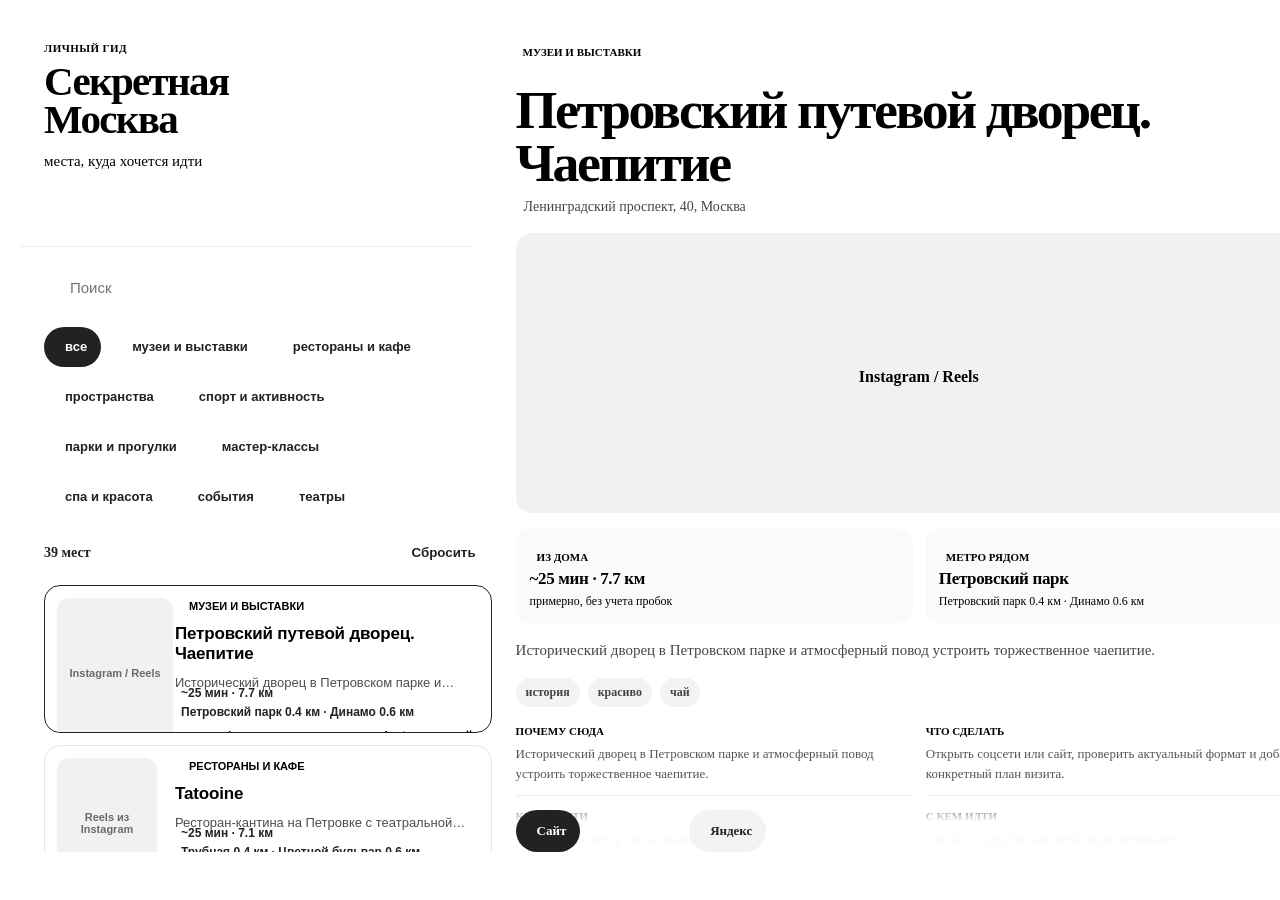
==== site/index.html @ 3de4b739 "Add Alaska gastrobar place" ====
<!doctype html>
<html lang="ru">
  <head>
    <meta charset="utf-8" />
    <meta name="viewport" content="width=device-width, initial-scale=1" />
    <title>Секретная Москва</title>
    <link rel="stylesheet" href="./tokens.css?v=calm-12" />
    <link rel="stylesheet" href="./styles.css?v=calm-12" />
    <script defer src="https://unpkg.com/lucide@latest/dist/umd/lucide.min.js"></script>
    <script defer src="./places.js?v=calm-12"></script>
    <script defer src="./app.js?v=calm-12"></script>
  </head>
  <body>
    <main class="app-shell">
      <aside class="sidebar">
        <header class="brand">
          <div>
            <p class="eyebrow">личный гид</p>
            <h1>Секретная<br />Москва</h1>
            <p class="brand-subtitle">места, куда хочется идти</p>
          </div>
          <div class="brand-actions">
            <a class="icon-button" href="../" title="Все базы" aria-label="Все базы">
              <i data-lucide="layout-dashboard"></i>
            </a>
            <a class="icon-button" href="./inbox.html" title="Входящие" aria-label="Входящие">
              <i data-lucide="inbox"></i>
            </a>
            <button class="icon-button" id="randomPlaceButton" title="Случайное место" aria-label="Случайное место">
              <i data-lucide="shuffle"></i>
            </button>
            <button class="icon-button mobile-view-toggle" id="mobileViewToggle" type="button" title="Карта" aria-label="Карта">
              <i data-lucide="map"></i><span>Карта</span>
            </button>
          </div>
        </header>

        <section class="controls" aria-label="Фильтры">
          <label class="search-box">
            <i data-lucide="search"></i>
            <input id="searchInput" type="search" placeholder="Поиск" />
          </label>
          <div class="category-strip" id="categoryStrip"></div>
        </section>

        <section class="list-panel" aria-label="Места">
          <div class="list-meta">
            <span id="countLabel"></span>
            <button class="text-button" id="resetButton">Сбросить</button>
          </div>
          <div class="place-list" id="placeList"></div>
        </section>
      </aside>

      <section class="content-area">
        <section class="map-area" aria-label="Mini map">
          <div class="map-toolbar">
            <span>Карта Москвы</span>
            <button class="icon-button compact" id="closeMapButton" type="button" title="Закрыть карту" aria-label="Закрыть карту">
              <i data-lucide="x"></i>
            </button>
          </div>
          <div id="map"></div>
        <div class="map-key-panel" id="mapKeyPanel">
          <div>
            <p class="panel-kicker">Яндекс.Карты</p>
            <h2>Нужен API-ключ карты</h2>
            <p>Ключ сохраняется только в этом браузере. Получить его можно в кабинете разработчика Яндекса для JavaScript API.</p>
          </div>
          <div class="key-row">
            <input id="mapKeyInput" type="password" placeholder="Yandex Maps API key" />
            <button id="saveMapKeyButton">Открыть карту</button>
          </div>
        </div>
        <div class="map-loading" id="mapLoading">Загружаю карту</div>
        </section>
        <article class="details-panel" id="detailsPanel" role="dialog" aria-modal="false" aria-hidden="true"></article>
      </section>
    </main>
  </body>
</html>
---- site/styles.css ----
html,
body {
  width: 100%;
  min-height: 100%;
  overflow: hidden;
  max-width: 100%;
  background: #dfe8dc;
}

.app-shell {
  position: fixed;
  inset: 0;
  display: grid;
  grid-template-columns: minmax(420px, 0.72fr) minmax(640px, 1.28fr);
  gap: 24px;
  width: 100vw;
  height: 100vh;
  min-height: 100vh;
  overflow: hidden;
  padding: 24px;
  background: #dfe8dc;
}

.content-area {
  position: relative;
  z-index: 2;
  display: grid;
  grid-template-rows: minmax(0, 1fr);
  min-width: 0;
  height: calc(100vh - 48px);
  min-height: 0;
}

.map-area {
  position: fixed;
  inset: 24px;
  z-index: 80;
  display: none;
  width: calc(100vw - 48px);
  height: calc(100dvh - 48px);
  overflow: hidden;
  border: 2px solid var(--color-border);
  border-radius: var(--radius-lg);
  overflow: hidden;
  background: var(--color-surface-strong);
  box-shadow: 0 0 0 100vmax rgba(21, 23, 24, 0.45), var(--shadow-lg);
}

.app-shell > * {
  min-width: 0;
}

#map {
  position: absolute;
  inset: 48px 0 0;
}

.map-toolbar {
  position: relative;
  z-index: 5;
  display: flex;
  min-height: 42px;
  align-items: center;
  justify-content: space-between;
  gap: 10px;
  padding: 4px 8px 4px 14px;
  border-bottom: 2px solid var(--color-border);
  background: rgba(255, 253, 247, 0.94);
  font-size: 13px;
  font-weight: 900;
}

body.mobile-map-open .map-area {
  display: block;
}

body.mobile-map-open .content-area {
  z-index: 70;
}

.sidebar {
  position: relative;
  z-index: 8;
  display: grid;
  grid-template-rows: auto auto minmax(0, 1fr);
  width: 100%;
  height: calc(100vh - 48px);
  min-height: 0;
  min-width: 0;
  overflow: visible;
  border: 2px solid var(--color-border);
  border-radius: var(--radius-lg);
  background: rgba(255, 253, 247, 0.94);
  box-shadow: var(--shadow-lg);
  backdrop-filter: blur(14px);
}

.brand {
  display: grid;
  grid-template-columns: 1fr;
  gap: 14px;
  padding: 20px 20px 12px;
  border-bottom: 1px solid rgba(21, 23, 24, 0.1);
}

.brand-actions {
  display: flex;
  justify-content: flex-start;
  gap: 8px;
}

.brand > div:first-child {
  min-width: 0;
}

.eyebrow,
.panel-kicker {
  margin: 0 0 8px;
  color: #a4475b;
  font-size: 12px;
  font-weight: 800;
  letter-spacing: 0.08em;
  text-transform: uppercase;
}

h1,
h2,
h3,
p {
  margin-top: 0;
}

h1 {
  max-width: 100%;
  min-width: 0;
  margin-bottom: 0;
  font-family: var(--font-display);
  font-size: 30px;
  font-weight: 800;
  line-height: 0.98;
  overflow-wrap: anywhere;
}

.brand-subtitle {
  max-width: 280px;
  margin: 12px 0 0;
  color: var(--color-muted);
  font-size: 14px;
  font-weight: 700;
}

.icon-button {
  display: inline-grid;
  width: 40px;
  height: 40px;
  flex: 0 0 auto;
  place-items: center;
  border: 2px solid var(--color-border);
  border-radius: var(--radius-md);
  background: var(--color-surface-strong);
  color: var(--color-primary);
  box-shadow: var(--shadow-sm);
  cursor: pointer;
  transition: transform 160ms var(--ease-out), background-color 160ms ease, box-shadow 160ms ease;
}

.icon-button:hover {
  background: var(--color-support);
  transform: translate(-1px, -1px);
  box-shadow: var(--shadow-md);
}

.icon-button:active {
  transform: translate(1px, 1px);
  box-shadow: none;
}

.icon-button.compact {
  width: 38px;
  height: 38px;
}

.mobile-view-toggle {
  display: inline-grid;
}

.mobile-view-toggle span {
  position: absolute;
  width: 1px;
  height: 1px;
  overflow: hidden;
  clip: rect(0 0 0 0);
}

body.mobile-map-open .mobile-view-toggle {
  display: none;
}

.controls {
  padding: 14px 20px;
}

.search-box {
  display: flex;
  min-height: 46px;
  align-items: center;
  gap: 10px;
  padding: 0 14px;
  border: 2px solid var(--color-border);
  border-radius: var(--radius-md);
  background: var(--color-surface-strong);
  box-shadow: var(--shadow-sm);
  color: var(--color-muted);
}

.search-box input {
  width: 100%;
  min-width: 0;
  border: 0;
  background: transparent;
  color: var(--color-text);
  font-size: 16px;
}

.category-strip {
  display: flex;
  flex-wrap: wrap;
  gap: 8px;
  margin-top: 12px;
  overflow: visible;
  padding-bottom: 0;
}

.category-chip,
.text-button {
  min-height: 38px;
  border: 2px solid var(--color-border);
  border-radius: 999px;
  background: var(--color-surface-strong);
  color: var(--color-text);
  cursor: pointer;
}

.category-chip {
  display: inline-flex;
  align-items: center;
  gap: 7px;
  min-height: 44px;
  padding: 0 12px;
  font-size: 12px;
  font-weight: 800;
  line-height: 1.15;
  box-shadow: var(--shadow-sm);
  transition: transform 160ms var(--ease-out), background-color 160ms ease, box-shadow 160ms ease;
}

.category-chip:hover,
.category-chip.active {
  background: var(--color-support);
}

.category-chip:active {
  transform: translate(1px, 1px);
  box-shadow: none;
}

.category-chip svg {
  width: 15px;
  height: 15px;
}

.list-panel {
  display: grid;
  grid-template-rows: auto minmax(0, 1fr);
  width: 100%;
  min-height: 0;
  min-width: 0;
  padding: 0 12px 18px 20px;
}

.list-meta {
  display: flex;
  align-items: center;
  justify-content: space-between;
  gap: 12px;
  padding: 0 10px 12px 0;
  font-size: 14px;
  font-weight: 800;
}

.text-button {
  padding: 0 14px;
  color: var(--color-primary);
  font-weight: 800;
  transition: background-color 160ms ease, transform 160ms var(--ease-out);
}

.text-button:hover {
  background: rgba(217, 255, 72, 0.45);
}

.place-list {
  display: grid;
  align-content: start;
  gap: 12px;
  min-height: 0;
  overflow-y: auto;
  overflow-x: visible;
  padding: 0 10px 4px 0;
  transition: opacity 140ms ease, transform 180ms var(--ease-out);
}

.place-list.is-filtering {
  opacity: 0.35;
  transform: translateY(4px);
}

.place-row {
  position: relative;
  display: grid;
  grid-template-columns: 112px minmax(0, 1fr);
  grid-template-areas:
    "media kicker"
    "media title"
    "media description"
    "media access"
    "media footer";
  gap: 9px;
  width: 100%;
  min-width: 0;
  min-height: 156px;
  padding: 13px;
  overflow: hidden;
  border: 2px solid var(--color-border);
  border-radius: var(--radius-md);
  background: var(--color-surface-strong);
  color: var(--color-text);
  text-align: left;
  box-shadow: var(--shadow-md);
  cursor: pointer;
  transition: transform 180ms var(--ease-out), box-shadow 180ms ease, background-color 180ms ease;
}

.place-row > * {
  position: relative;
  z-index: 1;
  min-width: 0;
}

.row-media {
  grid-area: media;
  position: relative;
  display: grid;
  min-width: 0;
  aspect-ratio: 4 / 5;
  overflow: hidden;
  place-items: center;
  align-self: stretch;
  border: 2px solid var(--color-border);
  border-radius: calc(var(--radius-md) - 2px);
  background:
    radial-gradient(circle at 25% 20%, rgba(217, 255, 72, 0.85), transparent 36%),
    radial-gradient(circle at 80% 80%, rgba(255, 79, 123, 0.28), transparent 38%),
    var(--color-warm);
  color: var(--color-text);
  text-decoration: none;
}

.row-media img,
.row-media video,
.details-media img,
.details-media video {
  width: 100%;
  height: 100%;
  object-fit: cover;
}

.instagram-embed {
  width: 100%;
  height: min(620px, 70vh);
  border: 0;
  background: #fff;
}

.row-media-label {
  display: grid;
  gap: 6px;
  justify-items: center;
  padding: 10px;
  text-align: center;
  font-size: 12px;
  font-weight: 900;
  line-height: 1.15;
}

.row-media-label svg {
  width: 22px;
  height: 22px;
  color: var(--color-primary);
}

.place-row:hover {
  transform: translate(-2px, -2px);
  box-shadow: var(--shadow-lg);
}

.place-row.active {
  background: #f4ffdf;
}

.place-row.is-random-pick {
  animation: pulsePick 650ms var(--ease-out);
}

@keyframes pulsePick {
  0% { background: var(--color-warm); }
  100% { background: #f4ffdf; }
}

.row-kicker {
  grid-area: kicker;
  display: inline-flex;
  width: fit-content;
  align-items: center;
  gap: 7px;
  padding: 2px 7px;
  border-radius: 999px;
  background: rgba(255, 79, 123, 0.1);
  color: #a4475b;
  font-size: 11px;
  font-weight: 900;
  text-transform: uppercase;
}

.row-kicker svg {
  width: 15px;
  height: 15px;
}

.row-title {
  grid-area: title;
  display: block;
  width: 100%;
  font-family: var(--font-body);
  font-size: 18px;
  font-weight: 800;
  line-height: 1.08;
  white-space: normal;
  overflow-wrap: anywhere;
  word-break: break-word;
  min-width: 0;
}

.row-description {
  grid-area: description;
  display: -webkit-box;
  overflow: hidden;
  color: #3f433f;
  font-size: 14px;
  line-height: 1.38;
  -webkit-box-orient: vertical;
  -webkit-line-clamp: 1;
}

.row-access {
  grid-area: access;
  display: grid;
  gap: 5px;
  padding-top: 2px;
  color: var(--color-text);
  font-size: 12px;
  font-weight: 800;
}

.row-access span {
  display: inline-flex;
  align-items: center;
  gap: 6px;
}

.row-access svg {
  width: 15px;
  height: 15px;
  color: var(--color-primary);
}

.row-footer {
  grid-area: footer;
  display: flex;
  flex-wrap: wrap;
  justify-content: space-between;
  gap: 8px;
  color: var(--color-muted);
  font-size: 12px;
  font-weight: 800;
}

.map-loading {
  position: absolute;
  left: 50%;
  top: 50%;
  z-index: 4;
  display: grid;
  width: min(320px, calc(100% - 48px));
  min-height: 108px;
  place-items: center;
  padding: 18px;
  border: 2px solid var(--color-border);
  border-radius: var(--radius-md);
  background: rgba(255, 253, 247, 0.94);
  box-shadow: var(--shadow-md);
  color: var(--color-muted);
  font-weight: 800;
  transform: translate(-50%, -50%);
}

.map-loading.hidden {
  display: none;
}

.map-loading::before {
  content: "";
  width: 120px;
  height: 12px;
  border-radius: 999px;
  background: linear-gradient(90deg, #e9e0d2, var(--color-support), #e9e0d2);
  background-size: 220% 100%;
  animation: skeleton 1.2s ease-in-out infinite;
}

@keyframes skeleton {
  0% { background-position: 0 0; }
  100% { background-position: 220% 0; }
}

.map-key-panel,
.details-panel {
  position: absolute;
  z-index: 10;
  border: 2px solid var(--color-border);
  border-radius: var(--radius-lg);
  background: rgba(255, 253, 247, 0.96);
  box-shadow: var(--shadow-lg);
  backdrop-filter: blur(14px);
}

.map-key-panel {
  left: 50%;
  top: 50%;
  display: grid;
  width: min(520px, calc(100% - 40px));
  gap: 18px;
  padding: 24px;
  transform: translate(-50%, -50%);
}

.map-key-panel.hidden {
  display: none;
}

.map-key-panel h2,
.details-panel h2 {
  margin-bottom: 10px;
}

.map-key-panel p {
  margin-bottom: 0;
  color: var(--color-muted);
}

.key-row {
  display: grid;
  grid-template-columns: 1fr auto;
  gap: 10px;
}

.key-row input {
  min-width: 0;
  min-height: 46px;
  padding: 0 12px;
  border: 2px solid var(--color-border);
  border-radius: var(--radius-md);
}

.key-row button {
  min-height: 46px;
  padding: 0 16px;
  border: 0;
  border-radius: var(--radius-md);
  background: var(--color-primary);
  color: #fff;
  cursor: pointer;
}

.details-panel {
  position: relative;
  width: 100%;
  min-width: 0;
  min-height: 0;
  overflow-y: auto;
  padding: 20px;
  transform: translateX(0);
  opacity: 1;
  transition: transform 240ms var(--ease-out), opacity 180ms ease;
}

.details-panel.hidden {
  pointer-events: none;
  transform: translateY(10px);
  opacity: 0;
}

.details-top {
  display: flex;
  align-items: center;
  justify-content: space-between;
  gap: 16px;
}

.details-category {
  display: inline-flex;
  align-items: center;
  gap: 7px;
  color: #a4475b;
  font-size: 13px;
  font-weight: 900;
  text-transform: uppercase;
}

.details-art {
  height: 10px;
  margin: -20px -20px 18px;
  border-bottom: 2px solid var(--color-border);
  background: var(--color-support);
}

.details-art[data-accent="tomato"] { background: var(--color-accent); }
.details-art[data-accent="cobalt"] { background: var(--color-info); }
.details-art[data-accent="lime"] { background: var(--color-support); }
.details-art[data-accent="blue"] { background: #8bd6ff; }
.details-art[data-accent="violet"] { background: #9b67ff; }
.details-art[data-accent="pink"] { background: #ff8bd1; }
.details-art[data-accent="peach"] { background: #ffb28b; }
.details-art[data-accent="amber"] { background: var(--color-warm); }

.details-media {
  display: grid;
  min-height: 220px;
  max-height: min(440px, 48vh);
  overflow: hidden;
  place-items: center;
  margin: 14px 0 16px;
  border: 2px solid var(--color-border);
  border-radius: var(--radius-md);
  background:
    radial-gradient(circle at 18% 24%, rgba(255, 79, 123, 0.32), transparent 35%),
    radial-gradient(circle at 86% 28%, rgba(18, 90, 255, 0.18), transparent 32%),
    radial-gradient(circle at 58% 88%, rgba(217, 255, 72, 0.75), transparent 38%),
    var(--color-surface-strong);
  box-shadow: var(--shadow-sm);
  color: var(--color-text);
}

.details-media a {
  display: grid;
  width: 100%;
  height: 100%;
  place-items: center;
  color: inherit;
  text-decoration: none;
}

.details-media-label {
  display: grid;
  gap: 8px;
  justify-items: center;
  padding: 18px;
  text-align: center;
  font-weight: 900;
}

.details-media-label svg {
  width: 30px;
  height: 30px;
  color: var(--color-primary);
}

.details-panel h2 {
  font-family: var(--font-display);
  font-size: 26px;
  font-weight: 800;
  line-height: 1.05;
  max-width: 100%;
  overflow-wrap: anywhere;
  hyphens: auto;
}

.details-panel p {
  color: #3f4944;
}

.details-lead {
  font-size: 16px;
}

.address {
  display: flex;
  align-items: flex-start;
  gap: 8px;
  color: var(--color-muted);
}

.address svg {
  flex: 0 0 auto;
  margin-top: 2px;
  color: #b68016;
}

.tag-cloud,
.link-row {
  display: flex;
  flex-wrap: wrap;
  gap: 8px;
}

.tag-cloud {
  margin: 16px 0;
}

.tag-cloud span {
  padding: 7px 10px;
  border-radius: 999px;
  background: #fff0bf;
  color: #3f3d38;
  font-size: 13px;
  font-weight: 800;
}

.visit-plan {
  display: grid;
  grid-template-columns: repeat(2, minmax(0, 1fr));
  gap: 10px;
  margin: 18px 0;
}

.access-strip div {
  min-width: 0;
  border: 2px solid var(--color-border);
  border-radius: var(--radius-md);
  background: var(--color-surface-strong);
}

.visit-plan section {
  min-width: 0;
  padding: 0 0 12px;
  border-bottom: 1px solid rgba(21, 23, 24, 0.14);
}

.visit-plan span {
  display: block;
  margin-bottom: 7px;
  color: var(--color-accent);
  font-size: 12px;
  font-weight: 900;
  text-transform: uppercase;
}

.visit-plan p {
  margin: 0;
  font-size: 13px;
  line-height: 1.42;
}

.access-strip {
  display: grid;
  grid-template-columns: repeat(2, minmax(0, 1fr));
  gap: 10px;
  margin: 14px 0 16px;
}

.access-strip div {
  padding: 12px;
  box-shadow: var(--shadow-sm);
}

.access-strip span {
  display: inline-flex;
  align-items: center;
  gap: 7px;
  margin-bottom: 6px;
  color: var(--color-muted);
  font-size: 12px;
  font-weight: 900;
  text-transform: uppercase;
}

.access-strip span svg {
  color: var(--color-primary);
}

.access-strip strong {
  display: block;
  font-size: 18px;
  line-height: 1.15;
}

.access-strip small {
  display: block;
  margin-top: 5px;
  color: var(--color-muted);
  font-size: 12px;
}

.link-row {
  position: sticky;
  bottom: -20px;
  margin: 18px -20px -20px;
  padding: 14px 20px 18px;
  background: linear-gradient(180deg, rgba(255, 253, 247, 0), rgba(255, 253, 247, 0.98) 25%);
}

.link-row a {
  display: inline-flex;
  min-height: 44px;
  align-items: center;
  gap: 7px;
  padding: 0 14px;
  border: 2px solid var(--color-border);
  border-radius: var(--radius-md);
  background: var(--color-primary);
  color: #fff;
  font-size: 14px;
  font-weight: 800;
  text-decoration: none;
  box-shadow: var(--shadow-sm);
  transition: transform 160ms var(--ease-out), box-shadow 160ms ease;
}

.link-row a:nth-child(2) { background: var(--color-accent); }
.link-row a:nth-child(3) { background: var(--color-info); }
.link-row a:nth-child(4) { background: var(--color-warm); color: var(--color-text); }

.link-row a:hover {
  transform: translate(-1px, -1px);
  box-shadow: var(--shadow-md);
}

svg {
  width: 18px;
  height: 18px;
  stroke-width: 2;
}

@media (min-width: 769px) and (max-width: 1100px) {
  .app-shell {
    grid-template-columns: minmax(380px, 0.85fr) minmax(390px, 1.15fr);
    gap: 18px;
    padding: 18px;
  }

  .sidebar,
  .content-area {
    height: calc(100vh - 36px);
  }

  .content-area {
    grid-template-rows: minmax(0, 1fr);
  }
}

@media (max-width: 768px) {
  html,
  body {
    height: auto;
    min-height: 100%;
    overflow-x: hidden;
    overflow-y: auto;
  }

  .app-shell {
    position: relative;
    display: grid;
    grid-template-columns: 1fr;
    gap: 0;
    width: 100%;
    max-width: 100%;
    min-height: 100vh;
    height: auto;
    padding: 0;
    overflow-x: hidden;
    overflow-y: visible;
  }

  .content-area {
    display: contents;
    height: auto;
  }

  .mobile-view-toggle {
    position: absolute;
    left: auto;
    right: 18px;
    top: 155px;
    bottom: auto;
    z-index: 30;
    display: inline-flex;
    width: 52px;
    min-height: 48px;
    justify-content: center;
    align-items: center;
    gap: 8px;
    padding: 0 14px;
    border: 2px solid var(--color-border);
    border-radius: 999px;
    background: var(--color-support);
    color: var(--color-text);
    font-weight: 900;
    box-shadow: var(--shadow-md);
    cursor: pointer;
  }

  body.mobile-map-open .mobile-view-toggle {
    position: fixed;
    left: 14px;
    top: calc(14px + env(safe-area-inset-top));
  }

  .mobile-view-toggle span {
    position: absolute;
    width: 1px;
    height: 1px;
    overflow: hidden;
    clip: rect(0 0 0 0);
  }

  .sidebar {
    position: relative;
    left: auto;
    top: auto;
    bottom: auto;
    display: grid;
    width: 100%;
    max-width: 100%;
    overflow-x: hidden;
    height: auto;
    min-height: 100dvh;
    border: 0;
    border-radius: 0;
    box-shadow: none;
    backdrop-filter: none;
  }

  .brand {
    grid-template-columns: 1fr;
    padding: 24px 18px 14px;
  }

  .brand-actions {
    justify-content: flex-start;
  }

  h1 {
    max-width: 270px;
    font-size: 30px;
  }

  .controls {
    padding: 14px 18px;
    width: 100%;
    max-width: 100%;
    min-width: 0;
    box-sizing: border-box;
  }

  .search-box {
    width: 100%;
    max-width: 100%;
    box-sizing: border-box;
  }

  .category-strip {
    flex-wrap: wrap;
    width: 100%;
    max-width: 100%;
    overflow: visible;
    padding: 0 0 8px;
  }

  .category-chip {
    flex: 0 0 auto;
    max-width: 100%;
    white-space: normal;
  }

  .category-chip,
  .text-button,
  .icon-button {
    min-height: 44px;
    min-width: 44px;
    max-width: 100%;
  }

  .icon-button {
    width: 44px;
    height: 44px;
  }

  .list-panel {
    padding: 0 18px 30px;
    width: 100%;
    max-width: 100%;
    min-width: 0;
    box-sizing: border-box;
  }

  .list-meta,
  .place-list {
    width: 100%;
    max-width: 100%;
    box-sizing: border-box;
  }

  .list-meta {
    display: grid;
    grid-template-columns: 1fr;
    justify-items: start;
  }

  .place-list {
    overflow: visible;
    padding-right: 0;
  }

  .place-row {
    grid-template-columns: 1fr;
    grid-template-areas:
      "media"
      "kicker"
      "title"
      "description"
      "access"
      "footer";
    min-height: 176px;
    width: 100%;
    max-width: 100%;
    overflow: hidden;
  }

  .row-media {
    align-self: stretch;
    aspect-ratio: 16 / 9;
    max-height: none;
  }

  .row-media.has-thumbnail {
    display: block;
    aspect-ratio: auto;
    background: var(--color-surface-strong);
  }

  .row-media.has-thumbnail img {
    display: block;
    width: 100%;
    height: auto;
    object-fit: initial;
  }

  .row-media-label {
    font-size: 11px;
  }

  .row-title,
  .row-description {
    max-width: 100%;
    hyphens: auto;
  }

  .row-title {
    font-size: 15px;
  }

  .row-description {
    -webkit-line-clamp: 2;
  }

  .details-panel h2 {
    font-size: 25px;
  }

  .details-panel .icon-button.compact {
    width: 44px;
    height: 44px;
    min-width: 44px;
  }

  .row-footer {
    display: grid;
    justify-content: stretch;
  }

  .map-area {
    position: fixed;
    inset: 0;
    z-index: 20;
    display: none;
    width: auto;
    height: auto;
    border: 0;
    border-radius: 0;
  }

  body.mobile-map-open .map-area {
    display: block;
  }

  body.mobile-map-open #map {
    inset: 52px 0 0;
  }

  body.mobile-map-open .sidebar {
    display: none;
  }

  .details-panel {
    position: fixed;
    z-index: 60;
    left: 0;
    right: 0;
    top: 0;
    bottom: 0;
    width: auto;
    height: 100dvh;
    max-height: none;
    min-width: 0;
    padding: 18px 18px calc(24px + env(safe-area-inset-bottom));
    border-radius: 0;
    transform: translateY(0);
  }

  .details-panel.hidden {
    transform: translateY(calc(100% + 24px));
  }

  .details-media {
    min-height: 260px;
    max-height: 48dvh;
  }

  .visit-plan,
  .access-strip,
  .key-row {
    grid-template-columns: 1fr;
  }
}

@media (prefers-reduced-motion: reduce) {
  *,
  *::before,
  *::after {
    scroll-behavior: auto !important;
    animation-duration: 0.01ms !important;
    animation-iteration-count: 1 !important;
    transition-duration: 0.01ms !important;
  }
}

/* Calm catalog refresh: Airbnb/Notion-inspired visual layer. */
html,
body {
  background: var(--color-bg);
}

.app-shell {
  gap: 20px;
  padding: 20px;
  grid-template-columns: minmax(420px, 0.72fr) minmax(640px, 1.28fr);
  background: var(--color-bg);
}

.sidebar,
.details-panel,
.map-area,
.map-key-panel {
  border: 1px solid var(--color-border);
  border-radius: var(--radius-lg);
  background: var(--color-surface-strong);
  box-shadow: var(--shadow-md);
  backdrop-filter: none;
}

.brand {
  gap: 18px;
  padding: 22px 24px 16px;
  border-bottom: 1px solid #eeeeee;
}

.eyebrow,
.panel-kicker {
  color: var(--color-primary);
  font-size: 11px;
  font-weight: 700;
  letter-spacing: 0.04em;
}

h1 {
  font-family: var(--font-display);
  font-size: clamp(34px, 3.2vw, 48px);
  font-weight: 800;
  line-height: 0.94;
  letter-spacing: -0.04em;
}

.brand-subtitle {
  max-width: 360px;
  margin-top: 14px;
  color: var(--color-muted);
  font-size: 15px;
  font-weight: 500;
}

.brand-actions {
  gap: 10px;
}

.icon-button,
.category-chip,
.text-button,
.search-box,
.key-row input,
.access-strip div,
.link-row a {
  border: 1px solid var(--color-border);
  box-shadow: none;
}

.icon-button {
  width: 42px;
  height: 42px;
  border-radius: 999px;
  background: #ffffff;
  color: #222222;
}

.icon-button:hover {
  background: #f7f7f7;
  transform: none;
  box-shadow: none;
}

.controls {
  padding: 16px 24px;
}

.search-box {
  min-height: 50px;
  border-radius: 999px;
  background: #ffffff;
  color: var(--color-muted);
}

.search-box input {
  font-size: 15px;
}

.category-strip {
  gap: 10px;
  margin-top: 14px;
}

.category-chip {
  min-height: 40px;
  padding: 0 14px;
  border-radius: 999px;
  background: #ffffff;
  color: #222222;
  font-size: 13px;
  font-weight: 600;
  text-transform: none;
}

.category-chip:hover,
.category-chip.active {
  border-color: #222222;
  background: #222222;
  color: #ffffff;
}

.category-chip.active svg,
.category-chip:hover svg {
  color: #ffffff;
}

.list-panel {
  padding: 0 18px 20px 24px;
}

.list-meta {
  padding-right: 6px;
  color: #222222;
  font-size: 14px;
  font-weight: 700;
}

.text-button {
  min-height: 40px;
  padding: 0 16px;
  border-radius: 999px;
  background: #ffffff;
  color: #222222;
  font-weight: 600;
}

.text-button:hover {
  background: #f7f7f7;
}

.place-list {
  gap: 12px;
  padding-right: 6px;
}

.place-row {
  grid-template-columns: 104px minmax(0, 1fr);
  gap: 10px 14px;
  min-height: 148px;
  padding: 12px;
  border: 1px solid #e5e5e5;
  border-radius: 16px;
  background: #ffffff;
  box-shadow: none;
}

.place-row:hover {
  border-color: #cfcfcf;
  transform: none;
  box-shadow: var(--shadow-sm);
}

.place-row.active {
  border-color: #222222;
  background: #ffffff;
}

.row-media {
  border: 0;
  border-radius: 12px;
  background: #f1f1ef;
}

.row-media-label {
  color: #6a6a6a;
  font-size: 11px;
  font-weight: 600;
}

.row-media-label svg {
  color: var(--color-primary);
}

.row-kicker,
.details-category,
.visit-plan span {
  border-radius: 999px;
  background: transparent;
  color: var(--color-primary);
  font-size: 11px;
  font-weight: 700;
  letter-spacing: 0;
}

.row-title {
  font-size: 17px;
  font-weight: 700;
  line-height: 1.18;
  letter-spacing: -0.01em;
}

.row-description {
  color: #4d4d4d;
  font-size: 13px;
  line-height: 1.45;
}

.row-access {
  color: #222222;
  font-size: 12px;
  font-weight: 600;
}

.row-access svg,
.address svg,
.access-strip span svg {
  color: var(--color-primary);
}

.row-footer {
  color: var(--color-muted);
  font-size: 12px;
  font-weight: 600;
}

.details-panel {
  padding: 22px;
}

.details-art {
  height: 4px;
  margin: -22px -22px 22px;
  border-bottom: 0;
  background: var(--color-primary) !important;
}

.details-top {
  align-items: flex-start;
}

.details-panel h2 {
  font-family: var(--font-display);
  font-size: clamp(34px, 4.2vw, 58px);
  font-weight: 800;
  line-height: 0.98;
  letter-spacing: -0.045em;
}

.address {
  margin-bottom: 18px;
  color: var(--color-muted);
  font-size: 14px;
}

.details-media {
  min-height: 280px;
  border: 0;
  border-radius: 16px;
  background: #f1f1ef;
  box-shadow: none;
}

.details-lead {
  color: #404040;
  font-size: 15px;
  line-height: 1.55;
}

.access-strip {
  gap: 12px;
}

.access-strip div {
  padding: 14px;
  border-radius: 14px;
  background: #fafafa;
}

.access-strip span {
  color: var(--color-muted);
  font-size: 11px;
  font-weight: 700;
}

.access-strip strong {
  font-size: 17px;
  letter-spacing: -0.02em;
}

.tag-cloud span {
  border-radius: 999px;
  background: #f3f3f1;
  color: #444444;
  font-size: 12px;
  font-weight: 600;
}

.visit-plan {
  gap: 14px;
}

.visit-plan section {
  border-bottom-color: #eeeeee;
}

.visit-plan p {
  color: #555555;
  font-size: 13px;
  line-height: 1.5;
}

.link-row {
  bottom: -22px;
  margin: 20px -22px -22px;
  padding: 16px 22px 20px;
  background: linear-gradient(180deg, rgba(255,255,255,0), rgba(255,255,255,0.96) 35%);
}

.link-row a {
  min-height: 42px;
  border-radius: 999px;
  background: #222222;
  color: #ffffff;
  font-size: 13px;
  font-weight: 700;
}

.link-row a:nth-child(2) {
  background: var(--color-primary);
}

.link-row a:nth-child(3),
.link-row a:nth-child(4) {
  background: #f3f3f1;
  color: #222222;
}

.map-area {
  border-color: #d8d8d8;
}

.map-toolbar {
  min-height: 48px;
  border-bottom: 1px solid var(--color-border);
  background: #ffffff;
  font-size: 14px;
  font-weight: 700;
}

.map-loading {
  border: 1px solid var(--color-border);
  background: #ffffff;
  box-shadow: var(--shadow-md);
}

.map-loading::before {
  background: linear-gradient(90deg, #f1f1ef, #ffccd5, #f1f1ef);
  background-size: 220% 100%;
}

@media (max-width: 768px) {
  .brand {
    padding: 30px 24px 18px;
  }

  .app-shell {
    padding: 0;
    background: #ffffff;
  }

  h1 {
    max-width: 320px;
    font-size: 42px;
  }

  .controls,
  .list-panel {
    padding-left: 24px;
    padding-right: 24px;
  }

  .mobile-view-toggle {
    position: static;
    display: inline-grid;
    width: 44px;
    height: 44px;
    min-height: 44px;
    padding: 0;
    border-color: #222222;
    background: #ffffff;
    color: #222222;
  }

  .sidebar {
    border: 0;
    border-radius: 0;
    box-shadow: none;
  }

  .category-strip {
    display: flex;
    flex-wrap: nowrap;
    gap: 8px;
    overflow-x: auto;
    padding-bottom: 8px;
    scrollbar-width: none;
  }

  .category-strip::-webkit-scrollbar {
    display: none;
  }

  .category-chip {
    flex: 0 0 auto;
    justify-content: flex-start;
    min-width: 0;
    gap: 5px;
    padding: 8px 12px;
    font-size: 12px;
    line-height: 1.15;
  }

  .category-chip:first-child,
  .category-chip:last-child {
    grid-column: auto;
  }

  .list-meta {
    gap: 14px;
    padding-top: 4px;
  }

  .place-list {
    gap: 14px;
  }

  .place-row {
    grid-template-columns: 1fr;
    grid-template-areas:
      "media"
      "kicker"
      "title"
      "description"
      "access"
      "footer";
    gap: 12px;
    padding: 14px;
    border-radius: 18px;
  }

  .row-media {
    border-radius: 14px;
  }

  .row-media.has-thumbnail {
    background: #ffffff;
  }

  .row-title {
    font-size: 20px;
  }

  .row-description {
    display: block;
    overflow: visible;
    color: #555555;
    font-size: 15px;
  }

  .details-panel {
    padding: 22px 22px calc(28px + env(safe-area-inset-bottom));
  }

  .details-art {
    margin: -22px -22px 22px;
  }

  .details-panel h2 {
    font-size: 34px;
  }

  .details-media {
    min-height: 260px;
    max-height: none;
  }
}
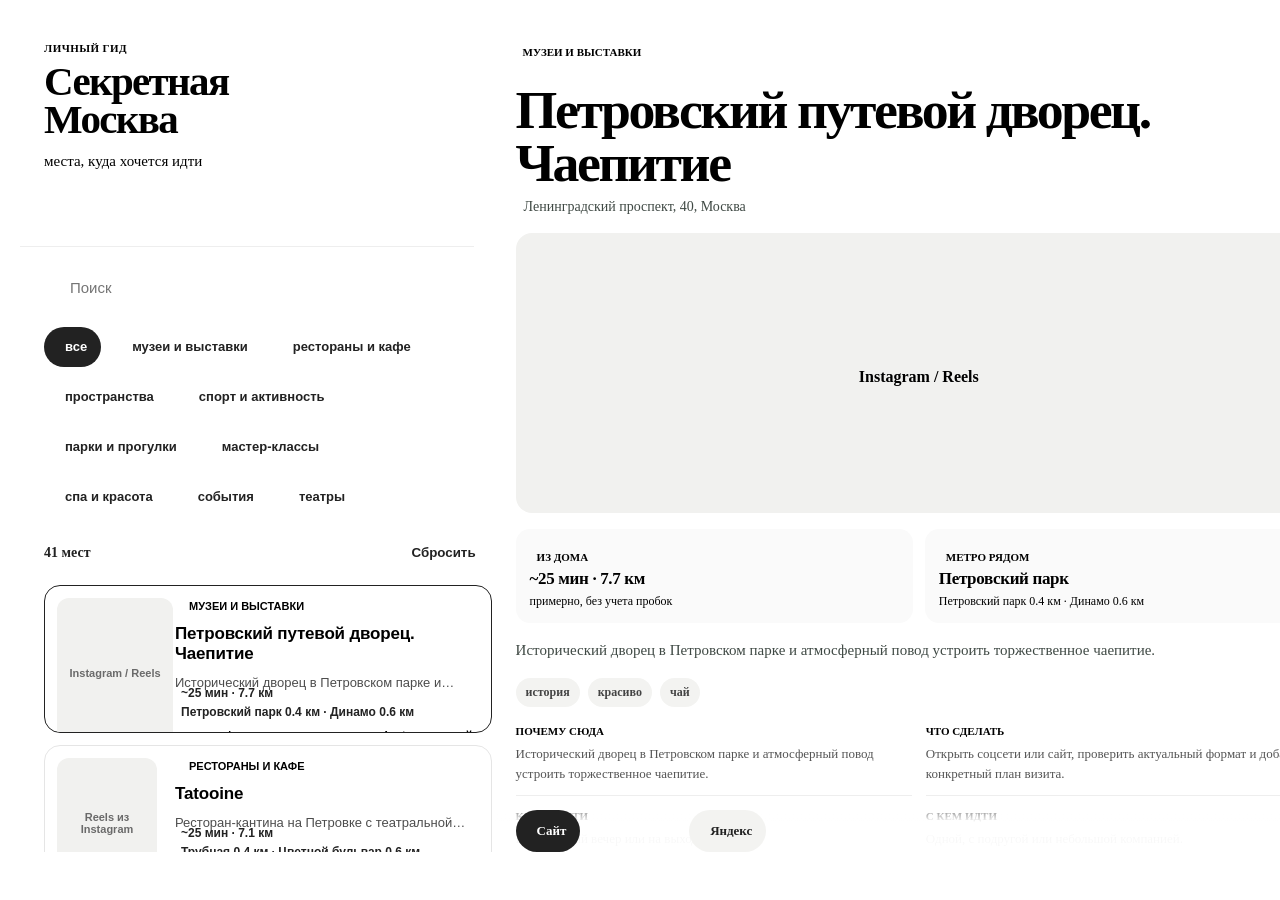
==== commit f68d364c: "Add photoppix booth place" ====
--- a/site/index.html
+++ b/site/index.html
@@ -4,11 +4,11 @@
     <meta charset="utf-8" />
     <meta name="viewport" content="width=device-width, initial-scale=1" />
     <title>Секретная Москва</title>
-    <link rel="stylesheet" href="./tokens.css?v=calm-12" />
-    <link rel="stylesheet" href="./styles.css?v=calm-12" />
+    <link rel="stylesheet" href="./tokens.css?v=calm-14" />
+    <link rel="stylesheet" href="./styles.css?v=calm-14" />
     <script defer src="https://unpkg.com/lucide@latest/dist/umd/lucide.min.js"></script>
-    <script defer src="./places.js?v=calm-12"></script>
-    <script defer src="./app.js?v=calm-12"></script>
+    <script defer src="./places.js?v=calm-14"></script>
+    <script defer src="./app.js?v=calm-14"></script>
   </head>
   <body>
     <main class="app-shell">
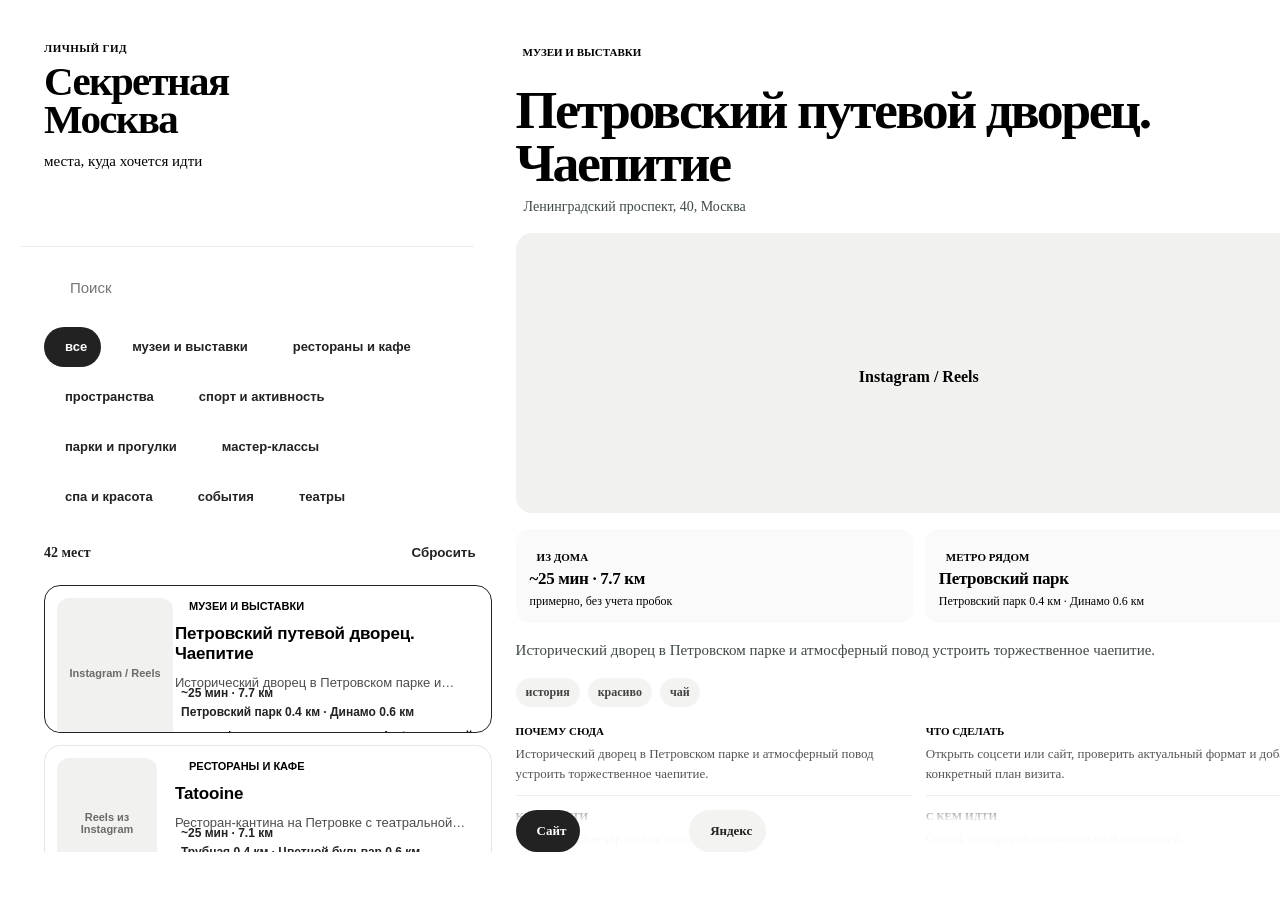
==== commit 8dabc905: "Add 7korpus art cluster" ====
--- a/site/index.html
+++ b/site/index.html
@@ -4,11 +4,11 @@
     <meta charset="utf-8" />
     <meta name="viewport" content="width=device-width, initial-scale=1" />
     <title>Секретная Москва</title>
-    <link rel="stylesheet" href="./tokens.css?v=calm-14" />
-    <link rel="stylesheet" href="./styles.css?v=calm-14" />
+    <link rel="stylesheet" href="./tokens.css?v=calm-15" />
+    <link rel="stylesheet" href="./styles.css?v=calm-15" />
     <script defer src="https://unpkg.com/lucide@latest/dist/umd/lucide.min.js"></script>
-    <script defer src="./places.js?v=calm-14"></script>
-    <script defer src="./app.js?v=calm-14"></script>
+    <script defer src="./places.js?v=calm-15"></script>
+    <script defer src="./app.js?v=calm-15"></script>
   </head>
   <body>
     <main class="app-shell">
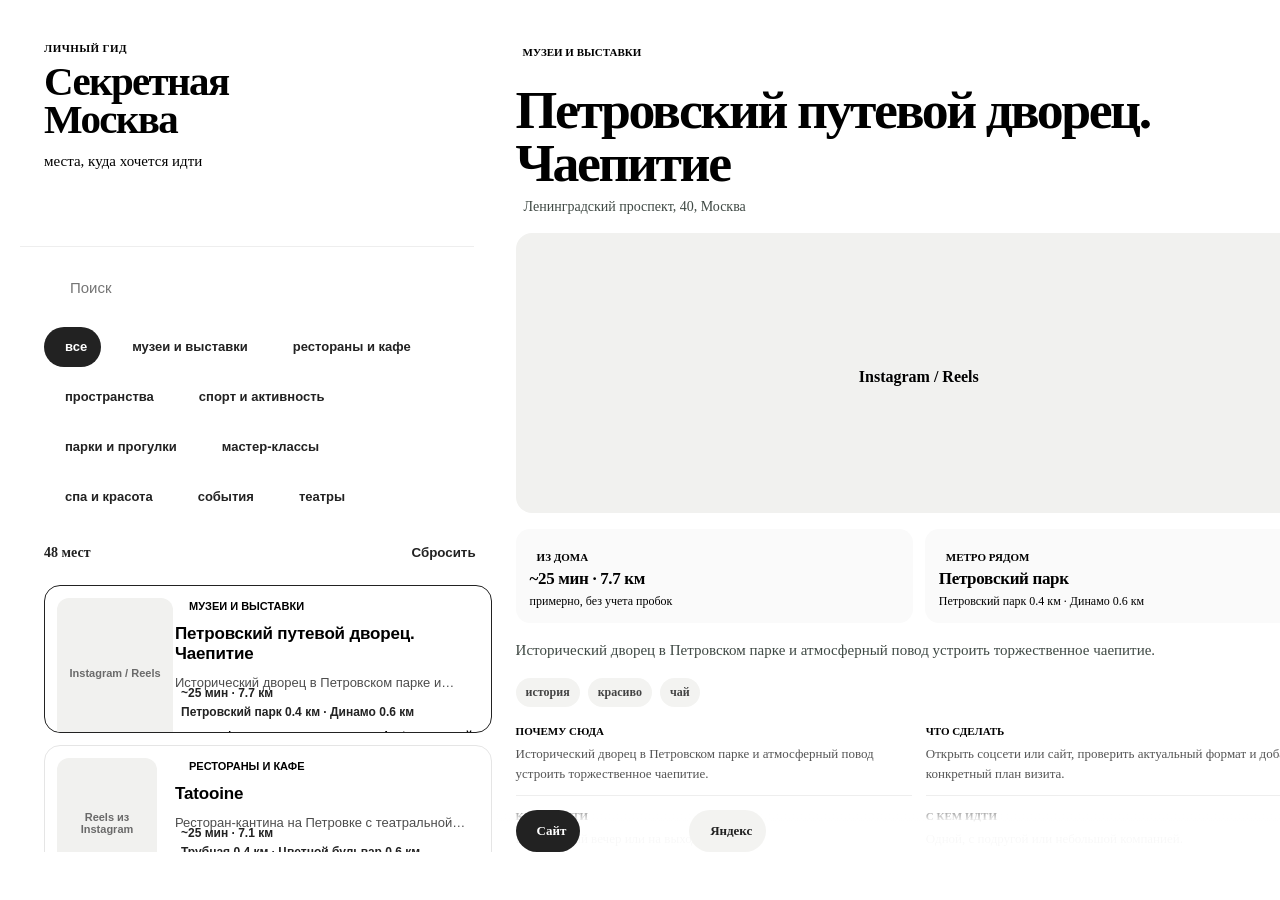
==== commit 3025fbaf: "Add Ostノvka 1890 cafe" ====
--- a/site/index.html
+++ b/site/index.html
@@ -4,11 +4,11 @@
     <meta charset="utf-8" />
     <meta name="viewport" content="width=device-width, initial-scale=1" />
     <title>Секретная Москва</title>
-    <link rel="stylesheet" href="./tokens.css?v=calm-15" />
-    <link rel="stylesheet" href="./styles.css?v=calm-15" />
+    <link rel="stylesheet" href="./tokens.css?v=calm-30" />
+    <link rel="stylesheet" href="./styles.css?v=calm-30" />
     <script defer src="https://unpkg.com/lucide@latest/dist/umd/lucide.min.js"></script>
-    <script defer src="./places.js?v=calm-15"></script>
-    <script defer src="./app.js?v=calm-15"></script>
+    <script defer src="./places.js?v=calm-30"></script>
+    <script defer src="./app.js?v=calm-30"></script>
   </head>
   <body>
     <main class="app-shell">
@@ -16,8 +16,8 @@
         <header class="brand">
           <div>
             <p class="eyebrow">личный гид</p>
-            <h1>Секретная<br />Москва</h1>
-            <p class="brand-subtitle">места, куда хочется идти</p>
+            <h1 id="brandTitle">Секретная<br />Москва</h1>
+            <p class="brand-subtitle" id="brandSubtitle">места, куда хочется идти</p>
           </div>
           <div class="brand-actions">
             <a class="icon-button" href="../" title="Все базы" aria-label="Все базы">
@@ -40,6 +40,7 @@
             <i data-lucide="search"></i>
             <input id="searchInput" type="search" placeholder="Поиск" />
           </label>
+          <div class="city-strip" id="cityStrip" aria-label="Города"></div>
           <div class="category-strip" id="categoryStrip"></div>
         </section>
 
@@ -55,7 +56,7 @@
       <section class="content-area">
         <section class="map-area" aria-label="Mini map">
           <div class="map-toolbar">
-            <span>Карта Москвы</span>
+            <span id="mapToolbarTitle">Карта Москвы</span>
             <button class="icon-button compact" id="closeMapButton" type="button" title="Закрыть карту" aria-label="Закрыть карту">
               <i data-lucide="x"></i>
             </button>
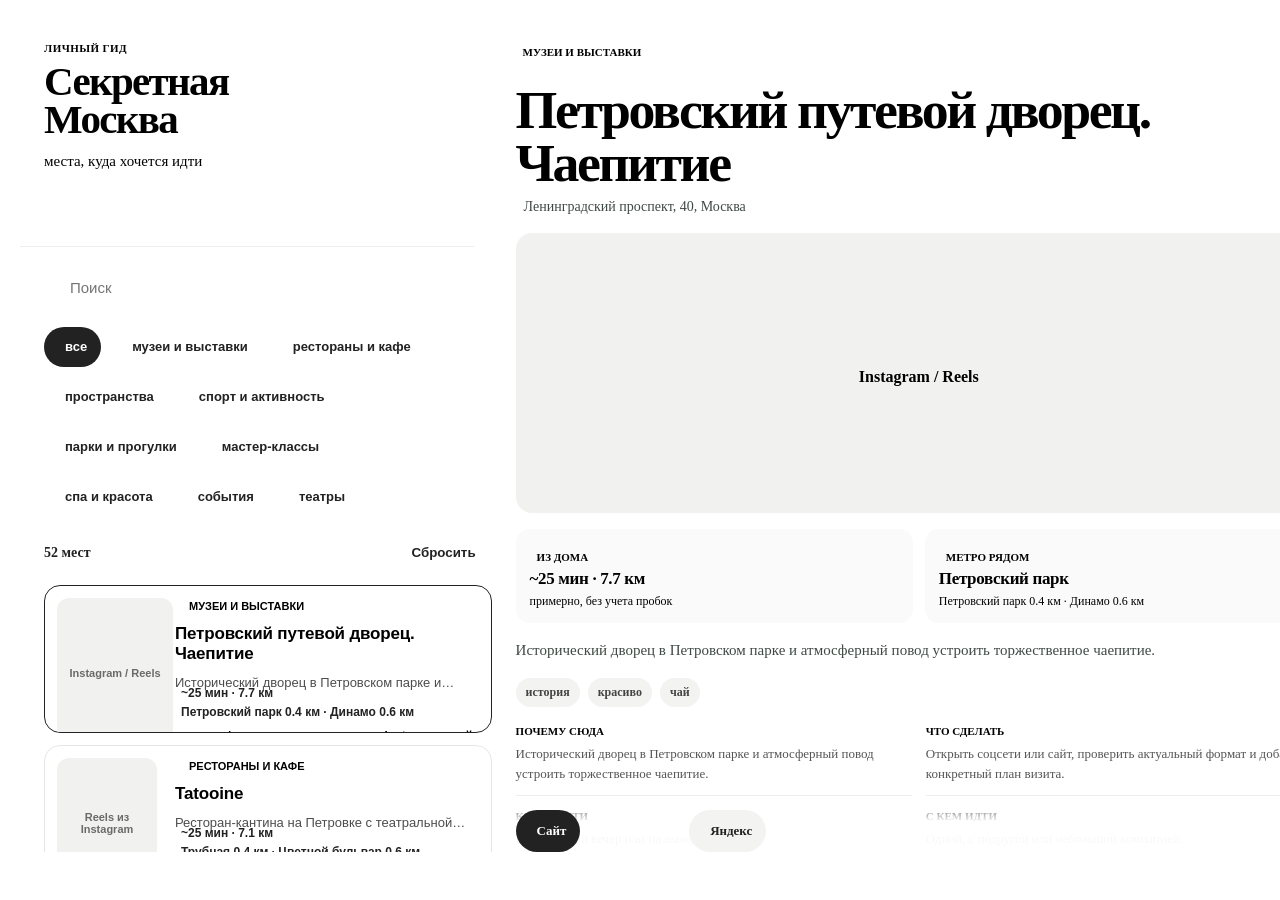
==== commit ddd92bdc: "Add Romantsevskie Gory" ====
--- a/site/index.html
+++ b/site/index.html
@@ -4,11 +4,11 @@
     <meta charset="utf-8" />
     <meta name="viewport" content="width=device-width, initial-scale=1" />
     <title>Секретная Москва</title>
-    <link rel="stylesheet" href="./tokens.css?v=calm-30" />
-    <link rel="stylesheet" href="./styles.css?v=calm-30" />
+    <link rel="stylesheet" href="./tokens.css?v=calm-32" />
+    <link rel="stylesheet" href="./styles.css?v=calm-32" />
     <script defer src="https://unpkg.com/lucide@latest/dist/umd/lucide.min.js"></script>
-    <script defer src="./places.js?v=calm-30"></script>
-    <script defer src="./app.js?v=calm-30"></script>
+    <script defer src="./places.js?v=calm-32"></script>
+    <script defer src="./app.js?v=calm-32"></script>
   </head>
   <body>
     <main class="app-shell">
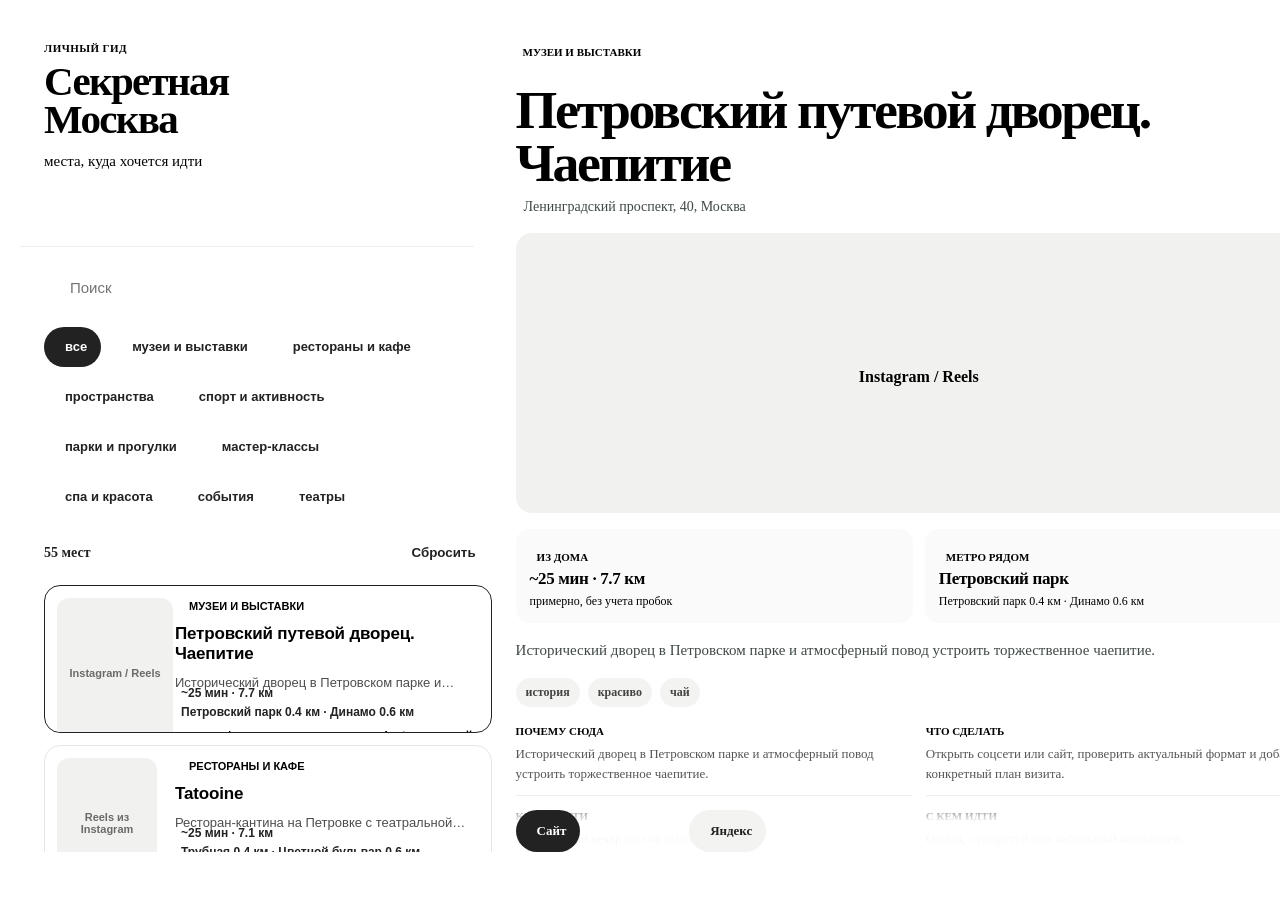
==== commit 2f9ca2c1: "Add Kuznya Cruise" ====
--- a/site/index.html
+++ b/site/index.html
@@ -4,11 +4,11 @@
     <meta charset="utf-8" />
     <meta name="viewport" content="width=device-width, initial-scale=1" />
     <title>Секретная Москва</title>
-    <link rel="stylesheet" href="./tokens.css?v=calm-32" />
-    <link rel="stylesheet" href="./styles.css?v=calm-32" />
+    <link rel="stylesheet" href="./tokens.css?v=calm-35" />
+    <link rel="stylesheet" href="./styles.css?v=calm-35" />
     <script defer src="https://unpkg.com/lucide@latest/dist/umd/lucide.min.js"></script>
-    <script defer src="./places.js?v=calm-32"></script>
-    <script defer src="./app.js?v=calm-32"></script>
+    <script defer src="./places.js?v=calm-35"></script>
+    <script defer src="./app.js?v=calm-35"></script>
   </head>
   <body>
     <main class="app-shell">
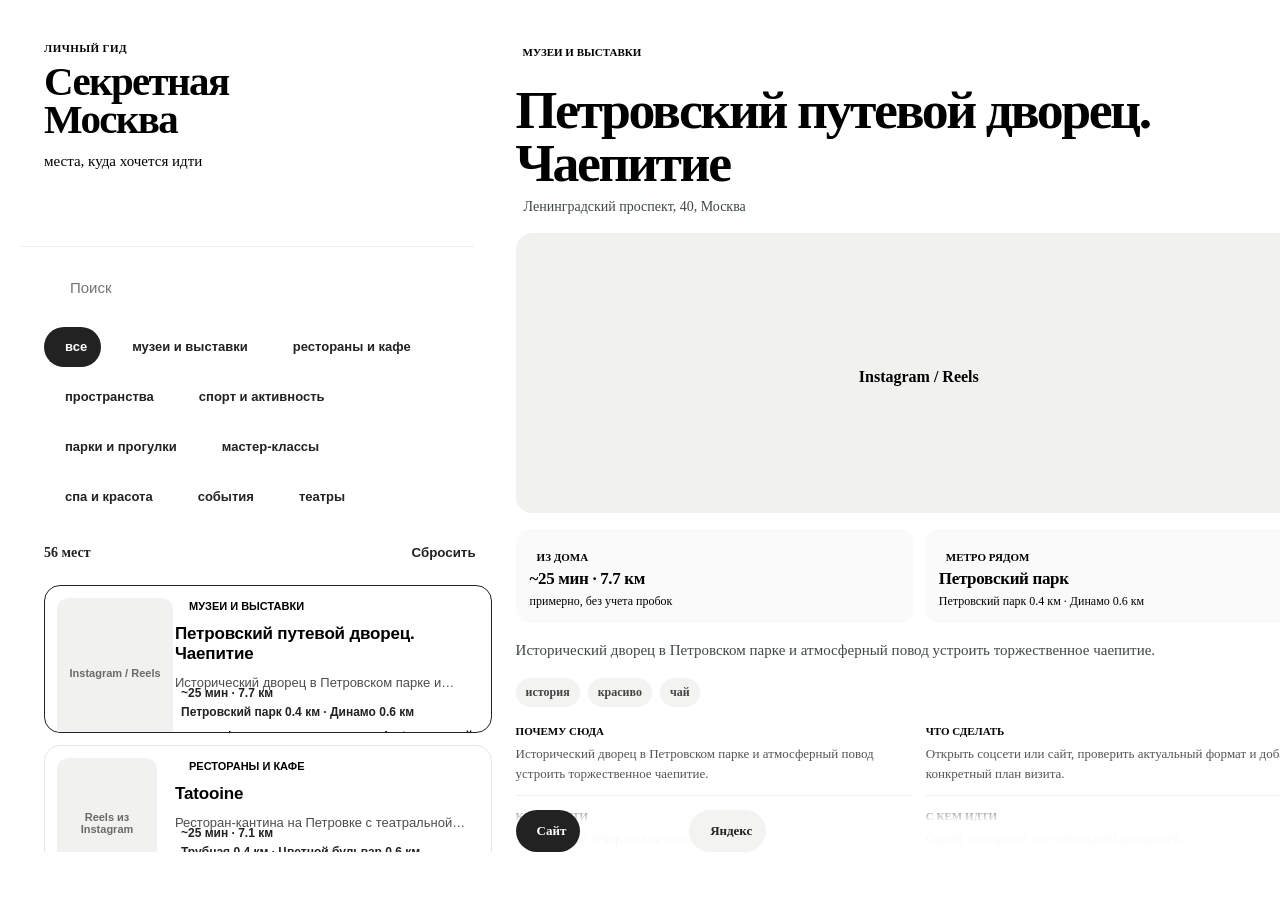
==== commit 2fb2a4f9: "Add Salambo restaurant" ====
--- a/site/index.html
+++ b/site/index.html
@@ -4,11 +4,11 @@
     <meta charset="utf-8" />
     <meta name="viewport" content="width=device-width, initial-scale=1" />
     <title>Секретная Москва</title>
-    <link rel="stylesheet" href="./tokens.css?v=calm-35" />
-    <link rel="stylesheet" href="./styles.css?v=calm-35" />
+    <link rel="stylesheet" href="./tokens.css?v=calm-36" />
+    <link rel="stylesheet" href="./styles.css?v=calm-36" />
     <script defer src="https://unpkg.com/lucide@latest/dist/umd/lucide.min.js"></script>
-    <script defer src="./places.js?v=calm-35"></script>
-    <script defer src="./app.js?v=calm-35"></script>
+    <script defer src="./places.js?v=calm-36"></script>
+    <script defer src="./app.js?v=calm-36"></script>
   </head>
   <body>
     <main class="app-shell">
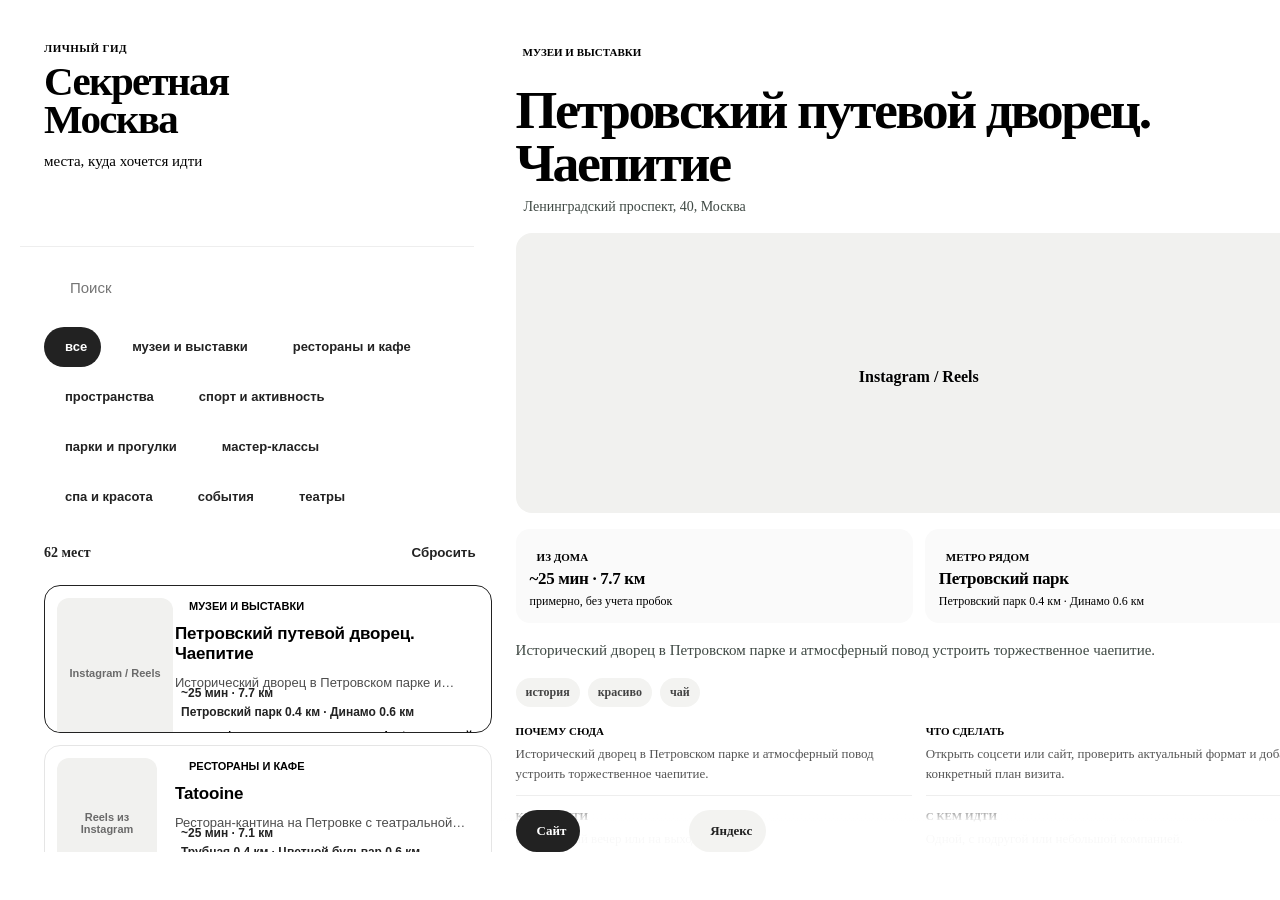
==== commit 8e1a5033: "Add five Moscow places" ====
--- a/site/index.html
+++ b/site/index.html
@@ -4,11 +4,11 @@
     <meta charset="utf-8" />
     <meta name="viewport" content="width=device-width, initial-scale=1" />
     <title>Секретная Москва</title>
-    <link rel="stylesheet" href="./tokens.css?v=calm-36" />
-    <link rel="stylesheet" href="./styles.css?v=calm-36" />
+    <link rel="stylesheet" href="./tokens.css?v=calm-38" />
+    <link rel="stylesheet" href="./styles.css?v=calm-38" />
     <script defer src="https://unpkg.com/lucide@latest/dist/umd/lucide.min.js"></script>
-    <script defer src="./places.js?v=calm-36"></script>
-    <script defer src="./app.js?v=calm-36"></script>
+    <script defer src="./places.js?v=calm-38"></script>
+    <script defer src="./app.js?v=calm-38"></script>
   </head>
   <body>
     <main class="app-shell">
